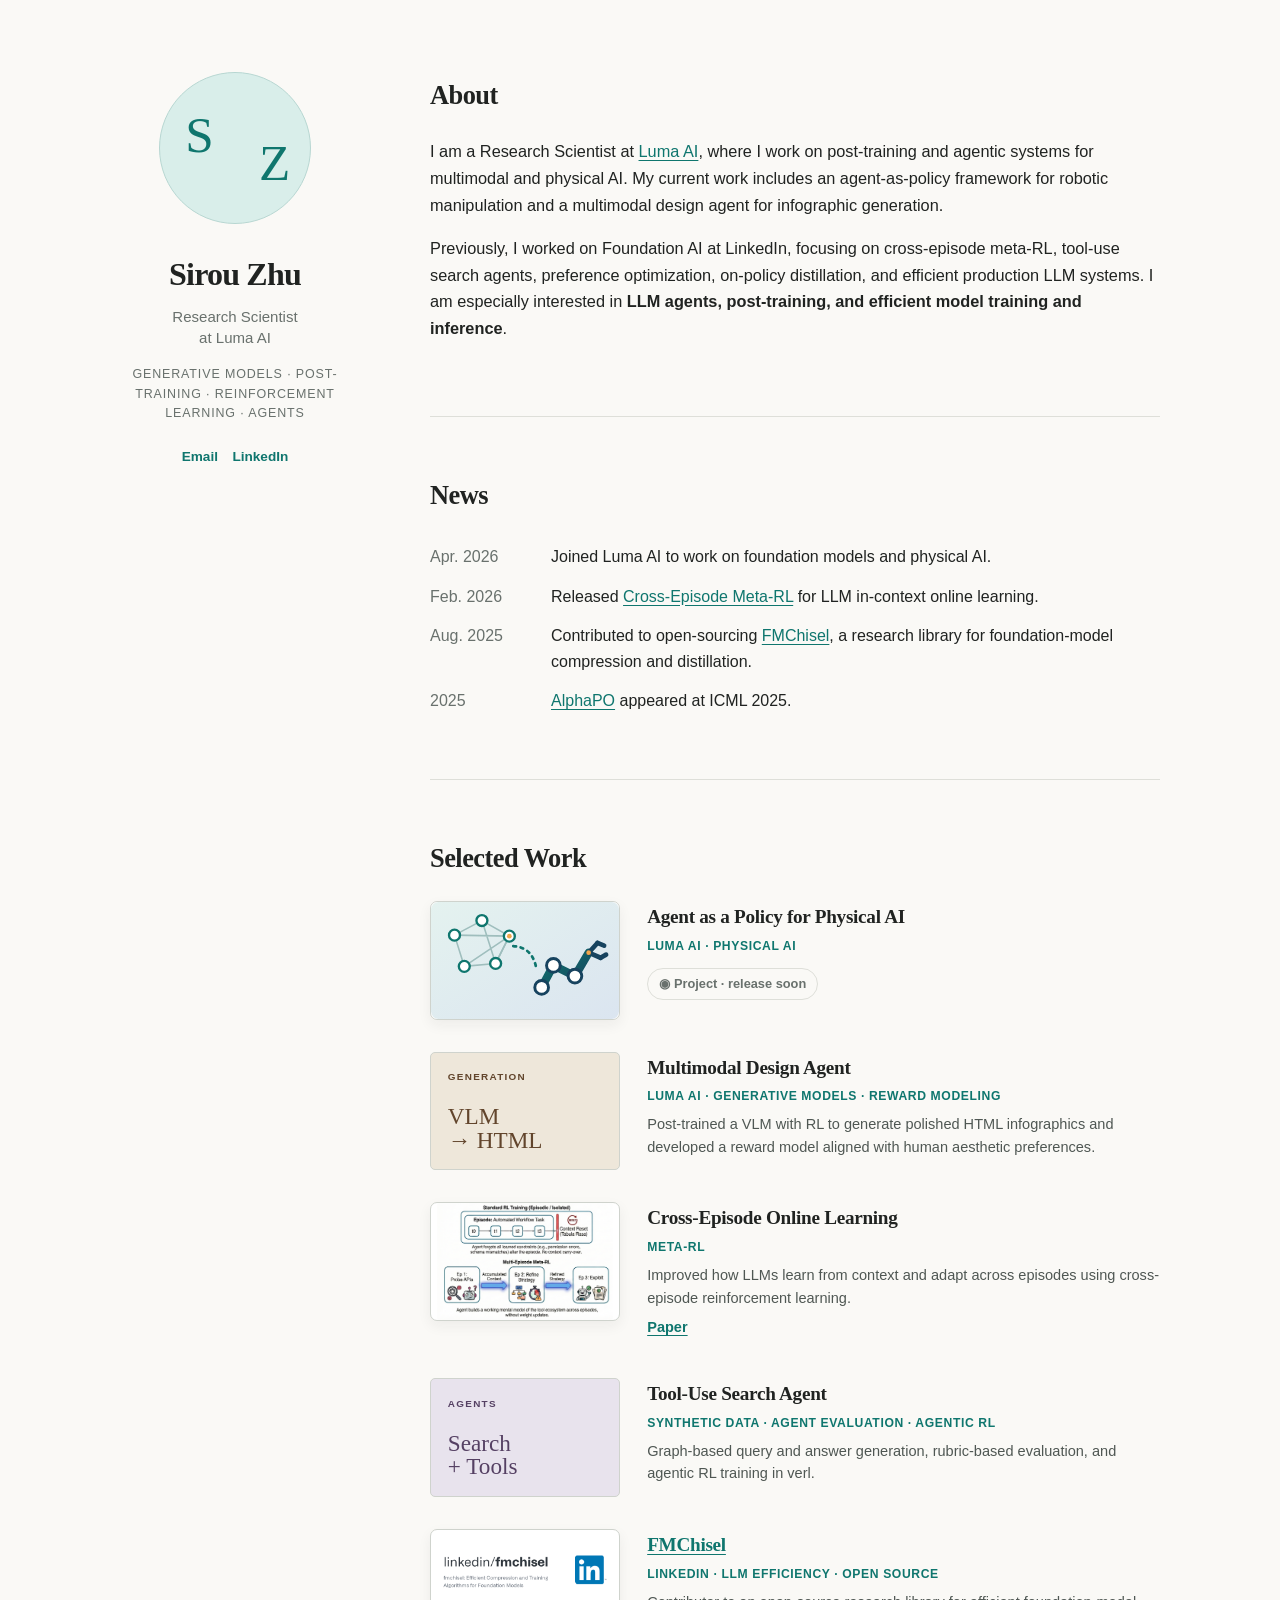
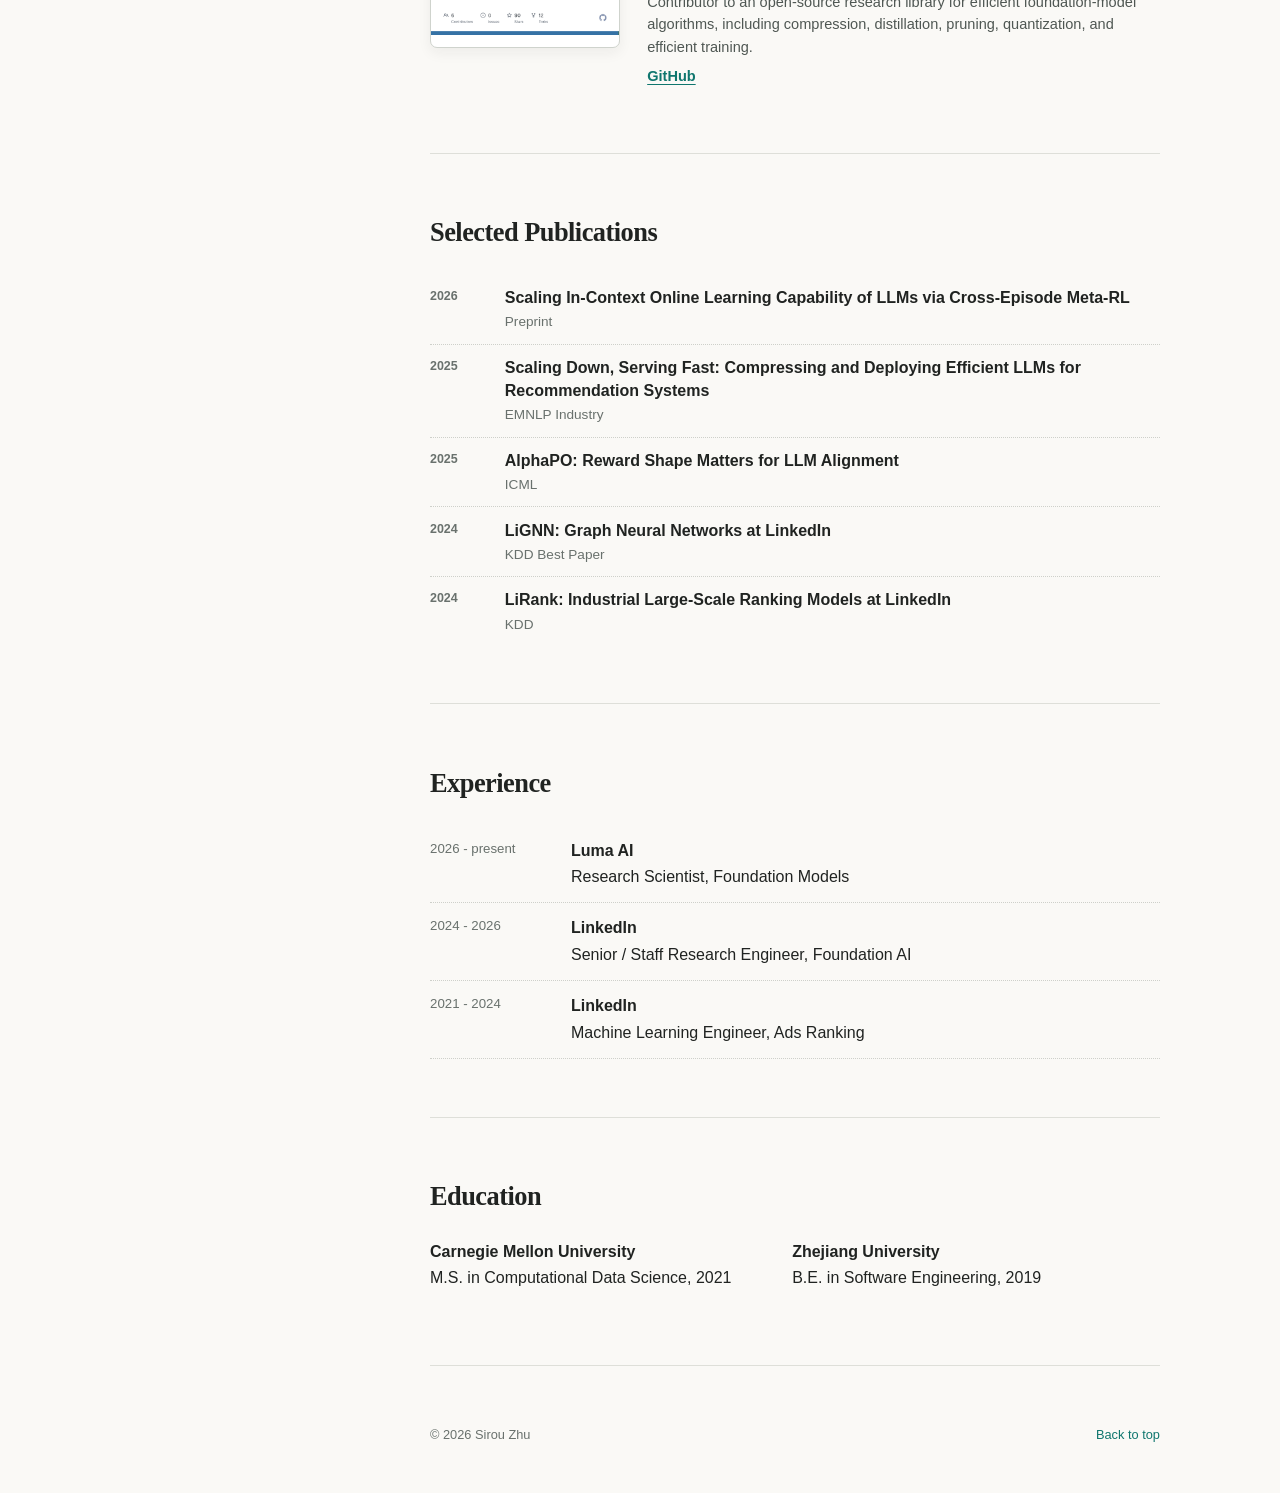
==== index.html @ 0b2c7dba "Simplify meta-RL project label" ====
<!doctype html>
<html lang="en">
<head>
  <meta charset="utf-8">
  <meta name="viewport" content="width=device-width, initial-scale=1">
  <meta name="description" content="Sirou Zhu is a research scientist and engineer working on generative models, post-training, reinforcement learning, and agent systems.">
  <meta name="theme-color" content="#faf9f6">
  <title>Sirou Zhu</title>
  <link rel="icon" href="data:image/svg+xml,%3Csvg xmlns='http://www.w3.org/2000/svg' viewBox='0 0 64 64'%3E%3Crect width='64' height='64' rx='32' fill='%230f766e'/%3E%3Ctext x='32' y='39' text-anchor='middle' font-family='Arial' font-size='22' font-weight='700' fill='white'%3ESZ%3C/text%3E%3C/svg%3E">
  <link rel="stylesheet" href="styles.css">
</head>
<body>
  <a class="skip-link" href="#content">Skip to content</a>
  <div class="page">
    <aside class="profile" aria-label="Profile">
      <div class="portrait" role="img" aria-label="Sirou Zhu monogram">
        <span>S</span><span>Z</span>
      </div>
      <h1>Sirou Zhu</h1>
      <p class="role">Research Scientist<br>at Luma AI</p>
      <p class="focus">Generative Models · Post-Training · Reinforcement Learning · Agents</p>
      <nav class="profile-links" aria-label="Profile links">
        <a href="mailto:srzhu97@gmail.com">Email</a>
        <a href="https://www.linkedin.com/in/sirouz-97/" rel="noreferrer">LinkedIn</a>
      </nav>
    </aside>

    <main id="content">
      <section class="about" id="about">
        <h2>About</h2>
        <p>I am a Research Scientist at <a href="https://lumalabs.ai/">Luma AI</a>, where I work on post-training and agentic systems for multimodal and physical AI. My current work includes an agent-as-policy framework for robotic manipulation and a multimodal design agent for infographic generation.</p>
        <p>Previously, I worked on Foundation AI at LinkedIn, focusing on cross-episode meta-RL, tool-use search agents, preference optimization, on-policy distillation, and efficient production LLM systems. I am especially interested in <strong>LLM agents, post-training, and efficient model training and inference</strong>.</p>
      </section>

      <section id="news">
        <h2>News</h2>
        <ul class="news-list">
          <li><time datetime="2026-04">Apr. 2026</time><span>Joined Luma AI to work on foundation models and physical AI.</span></li>
          <li><time datetime="2026-02">Feb. 2026</time><span>Released <a href="https://arxiv.org/pdf/2602.04089">Cross-Episode Meta-RL</a> for LLM in-context online learning.</span></li>
          <li><time datetime="2025-08">Aug. 2025</time><span>Contributed to open-sourcing <a href="https://github.com/linkedin/fmchisel">FMChisel</a>, a research library for foundation-model compression and distillation.</span></li>
          <li><time datetime="2025-07">2025</time><span><a href="https://arxiv.org/abs/2501.03884">AlphaPO</a> appeared at ICML 2025.</span></li>
        </ul>
      </section>

      <section id="work">
        <h2>Selected Work</h2>
        <div class="work-list">
          <article class="work-item">
            <div class="work-media">
              <img src="assets/agent-policy.svg" alt="Abstract illustration for the upcoming Physical AI project">
            </div>
            <div class="work-copy">
              <h3>Agent as a Policy for Physical AI</h3>
              <p class="meta">Luma AI · Physical AI</p>
              <p class="release-soon"><span aria-hidden="true">◉</span> Project · release soon</p>
            </div>
          </article>

          <article class="work-item">
            <div class="work-visual design-agent" aria-hidden="true">
              <span class="visual-kicker">GENERATION</span>
              <strong>VLM<br>→ HTML</strong>
            </div>
            <div class="work-copy">
              <h3>Multimodal Design Agent</h3>
              <p class="meta">Luma AI · Generative models · Reward modeling</p>
              <p>Post-trained a VLM with RL to generate polished HTML infographics and developed a reward model aligned with human aesthetic preferences.</p>
            </div>
          </article>

          <article class="work-item">
            <a class="work-media paper-media" href="https://arxiv.org/pdf/2602.04089" aria-label="Read the Cross-Episode Meta-RL paper">
              <img src="assets/cross-episode-meta-rl.png" alt="Diagram comparing isolated RL training with multi-episode meta-RL">
            </a>
            <div class="work-copy">
              <h3>Cross-Episode Online Learning</h3>
              <p class="meta">Meta-RL</p>
              <p>Improved how LLMs learn from context and adapt across episodes using cross-episode reinforcement learning.</p>
              <p class="work-links"><a href="https://arxiv.org/pdf/2602.04089">Paper</a></p>
            </div>
          </article>

          <article class="work-item">
            <div class="work-visual search-agent" aria-hidden="true">
              <span class="visual-kicker">AGENTS</span>
              <strong>Search<br>+ Tools</strong>
            </div>
            <div class="work-copy">
              <h3>Tool-Use Search Agent</h3>
              <p class="meta">Synthetic data · Agent evaluation · Agentic RL</p>
              <p>Graph-based query and answer generation, rubric-based evaluation, and agentic RL training in verl.</p>
            </div>
          </article>

          <article class="work-item">
            <a class="work-media github-media" href="https://github.com/linkedin/fmchisel" aria-label="Open the FMChisel GitHub repository">
              <img src="assets/fmchisel.png" alt="FMChisel GitHub repository preview">
            </a>
            <div class="work-copy">
              <h3><a href="https://github.com/linkedin/fmchisel">FMChisel</a></h3>
              <p class="meta">LinkedIn · LLM efficiency · Open source</p>
              <p>Contributor to an open-source research library for efficient foundation-model algorithms, including compression, distillation, pruning, quantization, and efficient training.</p>
              <p class="work-links"><a href="https://github.com/linkedin/fmchisel">GitHub</a></p>
            </div>
          </article>
        </div>
      </section>

      <section id="publications">
        <h2>Selected Publications</h2>
        <ol class="publication-list">
          <li>
            <span class="year">2026</span>
            <div><a href="https://arxiv.org/pdf/2602.04089"><strong>Scaling In-Context Online Learning Capability of LLMs via Cross-Episode Meta-RL</strong></a><br><span>Preprint</span></div>
          </li>
          <li>
            <span class="year">2025</span>
            <div><a href="https://aclanthology.org/2025.emnlp-industry.119/"><strong>Scaling Down, Serving Fast: Compressing and Deploying Efficient LLMs for Recommendation Systems</strong></a><br><span>EMNLP Industry</span></div>
          </li>
          <li>
            <span class="year">2025</span>
            <div><a href="https://arxiv.org/abs/2501.03884"><strong>AlphaPO: Reward Shape Matters for LLM Alignment</strong></a><br><span>ICML</span></div>
          </li>
          <li>
            <span class="year">2024</span>
            <div><a href="https://arxiv.org/abs/2402.11139"><strong>LiGNN: Graph Neural Networks at LinkedIn</strong></a><br><span>KDD Best Paper</span></div>
          </li>
          <li>
            <span class="year">2024</span>
            <div><a href="https://arxiv.org/abs/2402.06859"><strong>LiRank: Industrial Large-Scale Ranking Models at LinkedIn</strong></a><br><span>KDD</span></div>
          </li>
        </ol>
      </section>

      <section id="experience">
        <h2>Experience</h2>
        <div class="timeline">
          <div><time>2026 - present</time><p><strong>Luma AI</strong><br>Research Scientist, Foundation Models</p></div>
          <div><time>2024 - 2026</time><p><strong>LinkedIn</strong><br>Senior / Staff Research Engineer, Foundation AI</p></div>
          <div><time>2021 - 2024</time><p><strong>LinkedIn</strong><br>Machine Learning Engineer, Ads Ranking</p></div>
        </div>
      </section>

      <section id="education">
        <h2>Education</h2>
        <p><strong>Carnegie Mellon University</strong><br>M.S. in Computational Data Science, 2021</p>
        <p><strong>Zhejiang University</strong><br>B.E. in Software Engineering, 2019</p>
      </section>

      <footer>
        <span>© <span id="year"></span> Sirou Zhu</span>
        <a href="#about">Back to top</a>
      </footer>
    </main>
  </div>
  <script src="script.js"></script>
</body>
</html>
---- styles.css ----
:root {
  --background: #faf9f6;
  --surface: #f2f1ec;
  --ink: #202321;
  --muted: #69716d;
  --line: #dedfd9;
  --accent: #0f766e;
  --accent-soft: #d9eeea;
  --max-width: 1040px;
}

* { box-sizing: border-box; }
html { scroll-behavior: smooth; }
body {
  margin: 0;
  background: var(--background);
  color: var(--ink);
  font-family: Inter, ui-sans-serif, -apple-system, BlinkMacSystemFont, "Segoe UI", sans-serif;
  font-size: 16px;
  line-height: 1.65;
  -webkit-font-smoothing: antialiased;
}

a { color: var(--accent); text-underline-offset: .18em; }
a:hover { color: #095b55; }
.skip-link { position: fixed; left: 1rem; top: -5rem; z-index: 20; padding: .5rem .8rem; background: var(--ink); color: white; }
.skip-link:focus { top: 1rem; }

.page {
  width: min(calc(100% - 3rem), var(--max-width));
  margin: 0 auto;
  padding: 4.5rem 0 3rem;
  display: grid;
  grid-template-columns: 230px minmax(0, 1fr);
  gap: 5rem;
}

.profile { position: sticky; top: 3rem; align-self: start; text-align: center; }
.portrait {
  width: 152px;
  height: 152px;
  margin: 0 auto 1.5rem;
  display: grid;
  grid-template-columns: 1fr 1fr;
  align-items: center;
  overflow: hidden;
  border-radius: 50%;
  background: var(--accent-soft);
  border: 1px solid #b7d6d1;
  color: var(--accent);
  font-family: Georgia, serif;
  font-size: 3.2rem;
  letter-spacing: -.08em;
}
.portrait span:first-child { align-self: start; padding-top: 1.25rem; }
.portrait span:last-child { align-self: end; padding-bottom: 1.1rem; }
.profile h1 { margin: 0; font-family: Georgia, serif; font-size: 2rem; letter-spacing: -.025em; }
.role { margin: .3rem 0 1rem; color: var(--muted); font-size: .94rem; line-height: 1.45; }
.focus { color: var(--muted); font-size: .78rem; line-height: 1.55; text-transform: uppercase; letter-spacing: .07em; }
.profile-links { margin-top: 1.4rem; display: flex; flex-wrap: wrap; justify-content: center; gap: .45rem .9rem; }
.profile-links a { font-size: .85rem; font-weight: 650; text-decoration: none; }
.location { margin-top: 1.5rem; color: #89908d; font-size: .78rem; }

main { min-width: 0; }
section { padding: 0 0 3.6rem; margin-bottom: 3.6rem; border-bottom: 1px solid var(--line); }
section:first-child { padding-top: .15rem; }
h2 { margin: 0 0 1.25rem; font-family: Georgia, serif; font-size: 1.65rem; font-weight: 600; letter-spacing: -.02em; }
h3 { margin: 0 0 .25rem; font-family: Georgia, serif; font-size: 1.2rem; letter-spacing: -.015em; }
p { margin: 0 0 1rem; }
.about p { font-size: 1.02rem; }

.news-list { margin: 0; padding: 0; list-style: none; }
.news-list li { display: grid; grid-template-columns: 105px 1fr; gap: 1rem; padding: .4rem 0; }
.news-list time { color: var(--muted); font-variant-numeric: tabular-nums; }

.work-list { display: flex; flex-direction: column; gap: 2rem; }
.work-item { display: grid; grid-template-columns: 190px 1fr; gap: 1.7rem; align-items: start; }
.work-media {
  aspect-ratio: 16 / 10;
  display: block;
  overflow: hidden;
  border: 1px solid #cfd3cd;
  border-radius: 7px;
  background: white;
  box-shadow: 0 5px 14px rgba(31, 42, 38, .06);
}
.work-media img { width: 100%; height: 100%; display: block; object-fit: cover; }
.paper-media img, .github-media img { object-fit: contain; }
.work-media[href]:hover { border-color: #9ebbb6; box-shadow: 0 7px 18px rgba(15, 118, 110, .11); }
.work-visual {
  aspect-ratio: 16 / 10;
  padding: 1.05rem;
  display: flex;
  flex-direction: column;
  justify-content: space-between;
  border-radius: 5px;
  border: 1px solid #cfd3cd;
  color: #163b37;
}
.work-visual strong { font-family: Georgia, serif; font-size: 1.45rem; line-height: 1.02; font-weight: 500; }
.visual-kicker { font-size: .62rem; font-weight: 800; letter-spacing: .13em; }
.design-agent { background: #eee7da; color: #62452c; }
.search-agent { background: #e8e3ed; color: #554063; }
.work-copy > p { margin-bottom: .45rem; color: #4f5753; font-size: .91rem; line-height: 1.55; }
.work-copy .meta { color: var(--accent); font-size: .76rem; font-weight: 700; text-transform: uppercase; letter-spacing: .05em; }
.work-copy .result { color: var(--ink); font-weight: 620; }
.work-copy .release-soon {
  width: fit-content;
  margin-top: .8rem;
  padding: .32rem .7rem;
  border: 1px solid var(--line);
  border-radius: 999px;
  color: var(--muted);
  font-size: .8rem;
  font-weight: 650;
}
.work-links a { font-weight: 650; }

.publication-list { margin: 0; padding: 0; list-style: none; }
.publication-list li { display: grid; grid-template-columns: 62px 1fr; gap: .8rem; padding: .7rem 0; border-bottom: 1px dotted #ced0ca; line-height: 1.45; }
.publication-list li:last-child { border-bottom: 0; }
.publication-list a { color: var(--ink); text-decoration: none; }
.publication-list a:hover { color: var(--accent); }
.publication-list span { color: var(--muted); font-size: .85rem; }
.publication-list .year { padding-top: .06rem; font-size: .78rem; font-weight: 700; }

.timeline { display: flex; flex-direction: column; }
.timeline > div { display: grid; grid-template-columns: 125px 1fr; gap: 1rem; padding: .75rem 0; border-bottom: 1px dotted #ced0ca; }
.timeline time { color: var(--muted); font-size: .83rem; }
.timeline p { margin: 0; }

#education p { display: inline-block; width: 49%; padding-right: 1.5rem; vertical-align: top; }
footer { display: flex; justify-content: space-between; color: var(--muted); font-size: .8rem; }
footer a { text-decoration: none; }

@media (max-width: 800px) {
  .page { padding-top: 2.5rem; grid-template-columns: 1fr; gap: 3rem; }
  .profile { position: static; }
  .portrait { width: 132px; height: 132px; }
  .profile .focus { max-width: 420px; margin-left: auto; margin-right: auto; }
}

@media (max-width: 520px) {
  .page { width: min(calc(100% - 2rem), var(--max-width)); }
  section { padding-bottom: 2.8rem; margin-bottom: 2.8rem; }
  .news-list li { grid-template-columns: 1fr; gap: 0; }
  .work-item { grid-template-columns: 1fr; }
  .work-visual, .work-media { width: 190px; }
  #education p { width: 100%; }
  footer { flex-direction: column; gap: .5rem; }
}
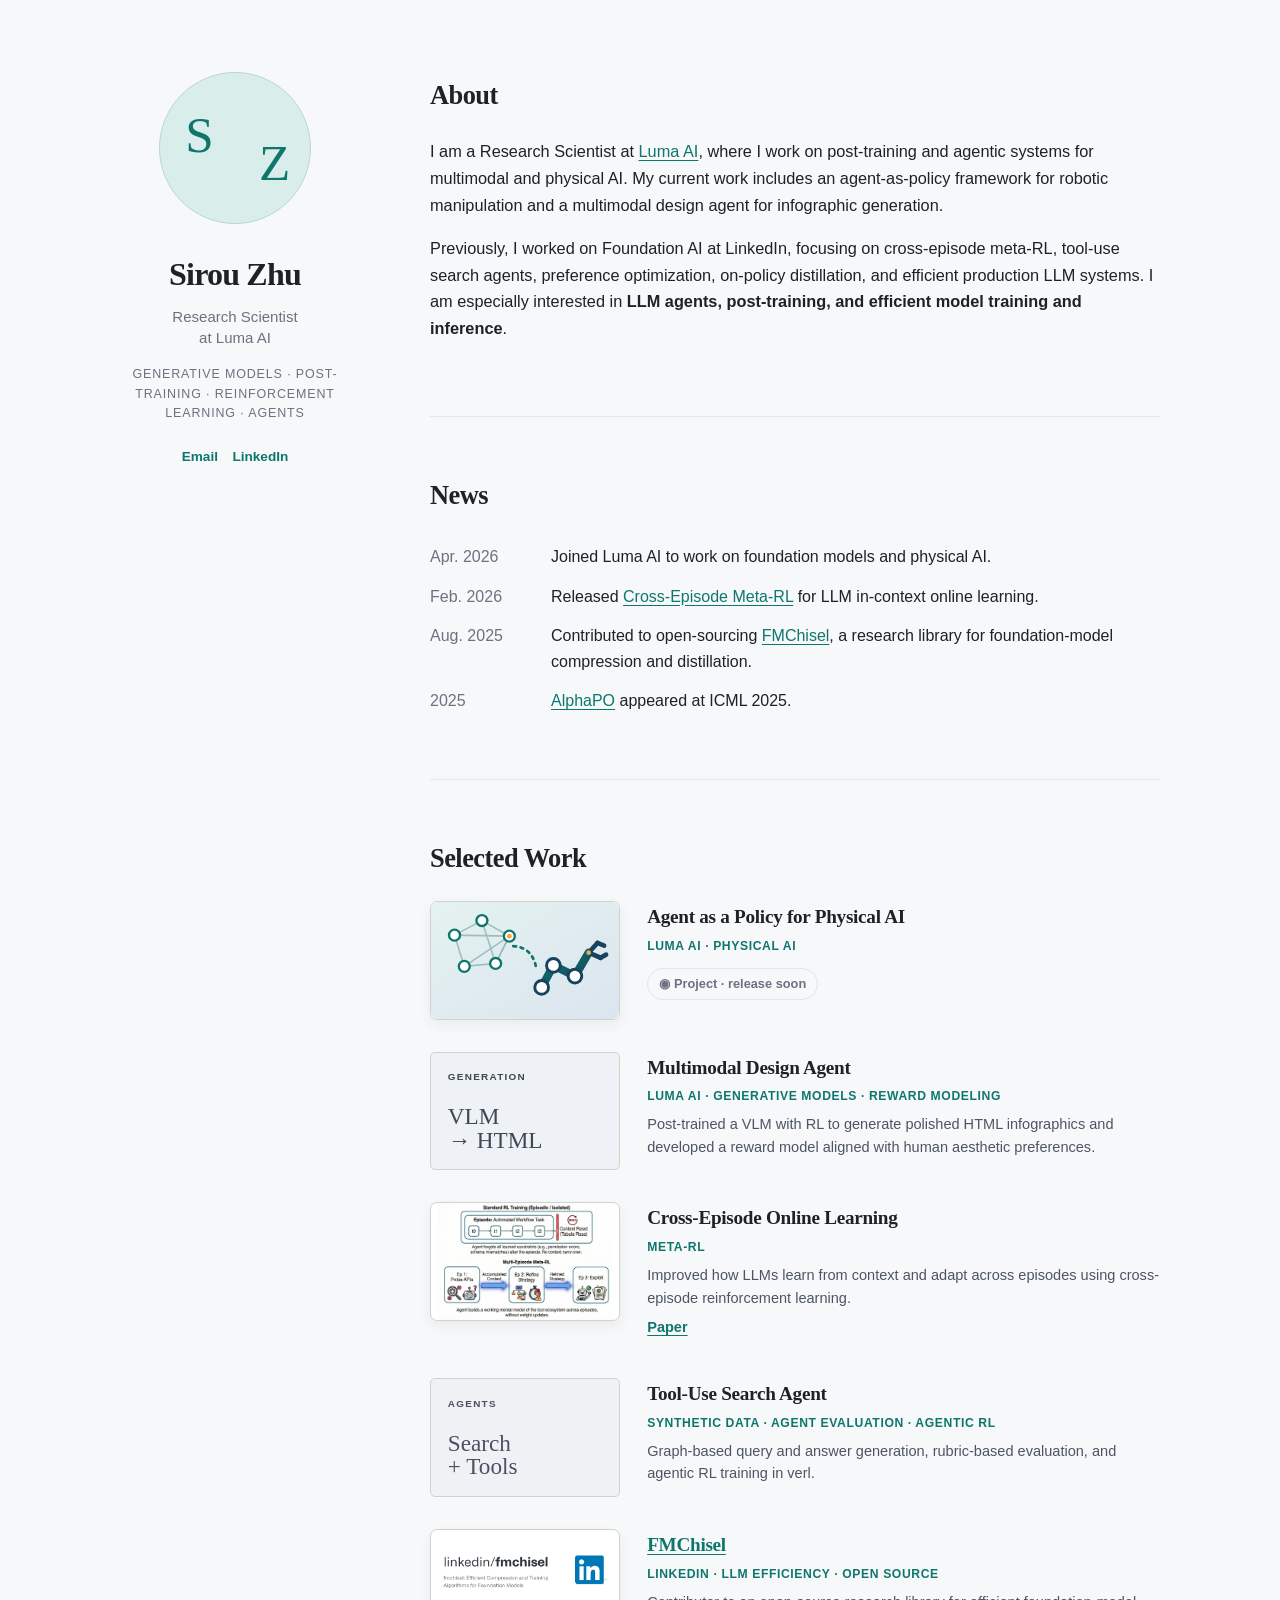
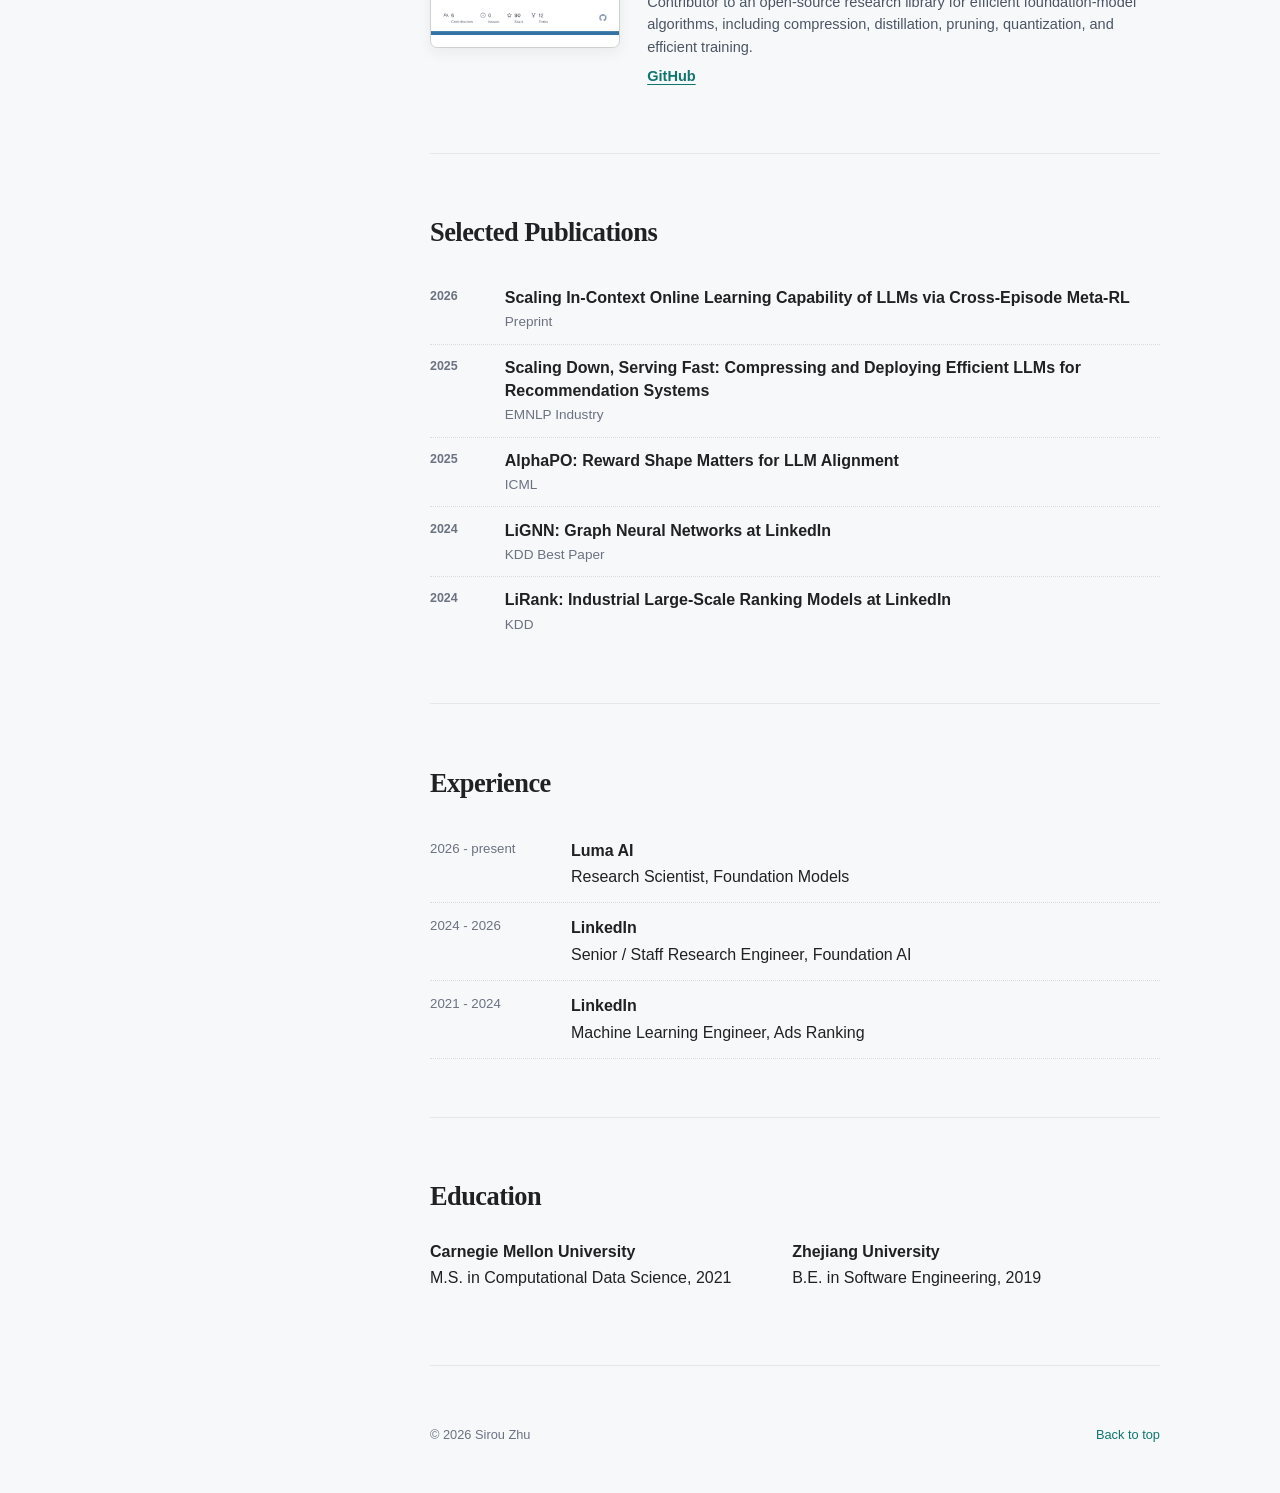
==== commit 71127ec5: "Use a clean neutral page palette" ====
--- a/index.html
+++ b/index.html
@@ -4,7 +4,7 @@
   <meta charset="utf-8">
   <meta name="viewport" content="width=device-width, initial-scale=1">
   <meta name="description" content="Sirou Zhu is a research scientist and engineer working on generative models, post-training, reinforcement learning, and agent systems.">
-  <meta name="theme-color" content="#faf9f6">
+  <meta name="theme-color" content="#f7f8fa">
   <title>Sirou Zhu</title>
   <link rel="icon" href="data:image/svg+xml,%3Csvg xmlns='http://www.w3.org/2000/svg' viewBox='0 0 64 64'%3E%3Crect width='64' height='64' rx='32' fill='%230f766e'/%3E%3Ctext x='32' y='39' text-anchor='middle' font-family='Arial' font-size='22' font-weight='700' fill='white'%3ESZ%3C/text%3E%3C/svg%3E">
   <link rel="stylesheet" href="styles.css">
--- a/styles.css
+++ b/styles.css
@@ -1,9 +1,9 @@
 :root {
-  --background: #faf9f6;
-  --surface: #f2f1ec;
-  --ink: #202321;
-  --muted: #69716d;
-  --line: #dedfd9;
+  --background: #f7f8fa;
+  --surface: #ffffff;
+  --ink: #202124;
+  --muted: #6b7280;
+  --line: #e3e6ea;
   --accent: #0f766e;
   --accent-soft: #d9eeea;
   --max-width: 1040px;
@@ -99,9 +99,9 @@
 }
 .work-visual strong { font-family: Georgia, serif; font-size: 1.45rem; line-height: 1.02; font-weight: 500; }
 .visual-kicker { font-size: .62rem; font-weight: 800; letter-spacing: .13em; }
-.design-agent { background: #eee7da; color: #62452c; }
-.search-agent { background: #e8e3ed; color: #554063; }
-.work-copy > p { margin-bottom: .45rem; color: #4f5753; font-size: .91rem; line-height: 1.55; }
+.design-agent { background: #eef2f6; color: #3f4852; }
+.search-agent { background: #f0f1f5; color: #4b4f63; }
+.work-copy > p { margin-bottom: .45rem; color: #4b5563; font-size: .91rem; line-height: 1.55; }
 .work-copy .meta { color: var(--accent); font-size: .76rem; font-weight: 700; text-transform: uppercase; letter-spacing: .05em; }
 .work-copy .result { color: var(--ink); font-weight: 620; }
 .work-copy .release-soon {
@@ -117,7 +117,7 @@
 .work-links a { font-weight: 650; }
 
 .publication-list { margin: 0; padding: 0; list-style: none; }
-.publication-list li { display: grid; grid-template-columns: 62px 1fr; gap: .8rem; padding: .7rem 0; border-bottom: 1px dotted #ced0ca; line-height: 1.45; }
+.publication-list li { display: grid; grid-template-columns: 62px 1fr; gap: .8rem; padding: .7rem 0; border-bottom: 1px dotted #d7dce2; line-height: 1.45; }
 .publication-list li:last-child { border-bottom: 0; }
 .publication-list a { color: var(--ink); text-decoration: none; }
 .publication-list a:hover { color: var(--accent); }
@@ -125,7 +125,7 @@
 .publication-list .year { padding-top: .06rem; font-size: .78rem; font-weight: 700; }
 
 .timeline { display: flex; flex-direction: column; }
-.timeline > div { display: grid; grid-template-columns: 125px 1fr; gap: 1rem; padding: .75rem 0; border-bottom: 1px dotted #ced0ca; }
+.timeline > div { display: grid; grid-template-columns: 125px 1fr; gap: 1rem; padding: .75rem 0; border-bottom: 1px dotted #d7dce2; }
 .timeline time { color: var(--muted); font-size: .83rem; }
 .timeline p { margin: 0; }
 
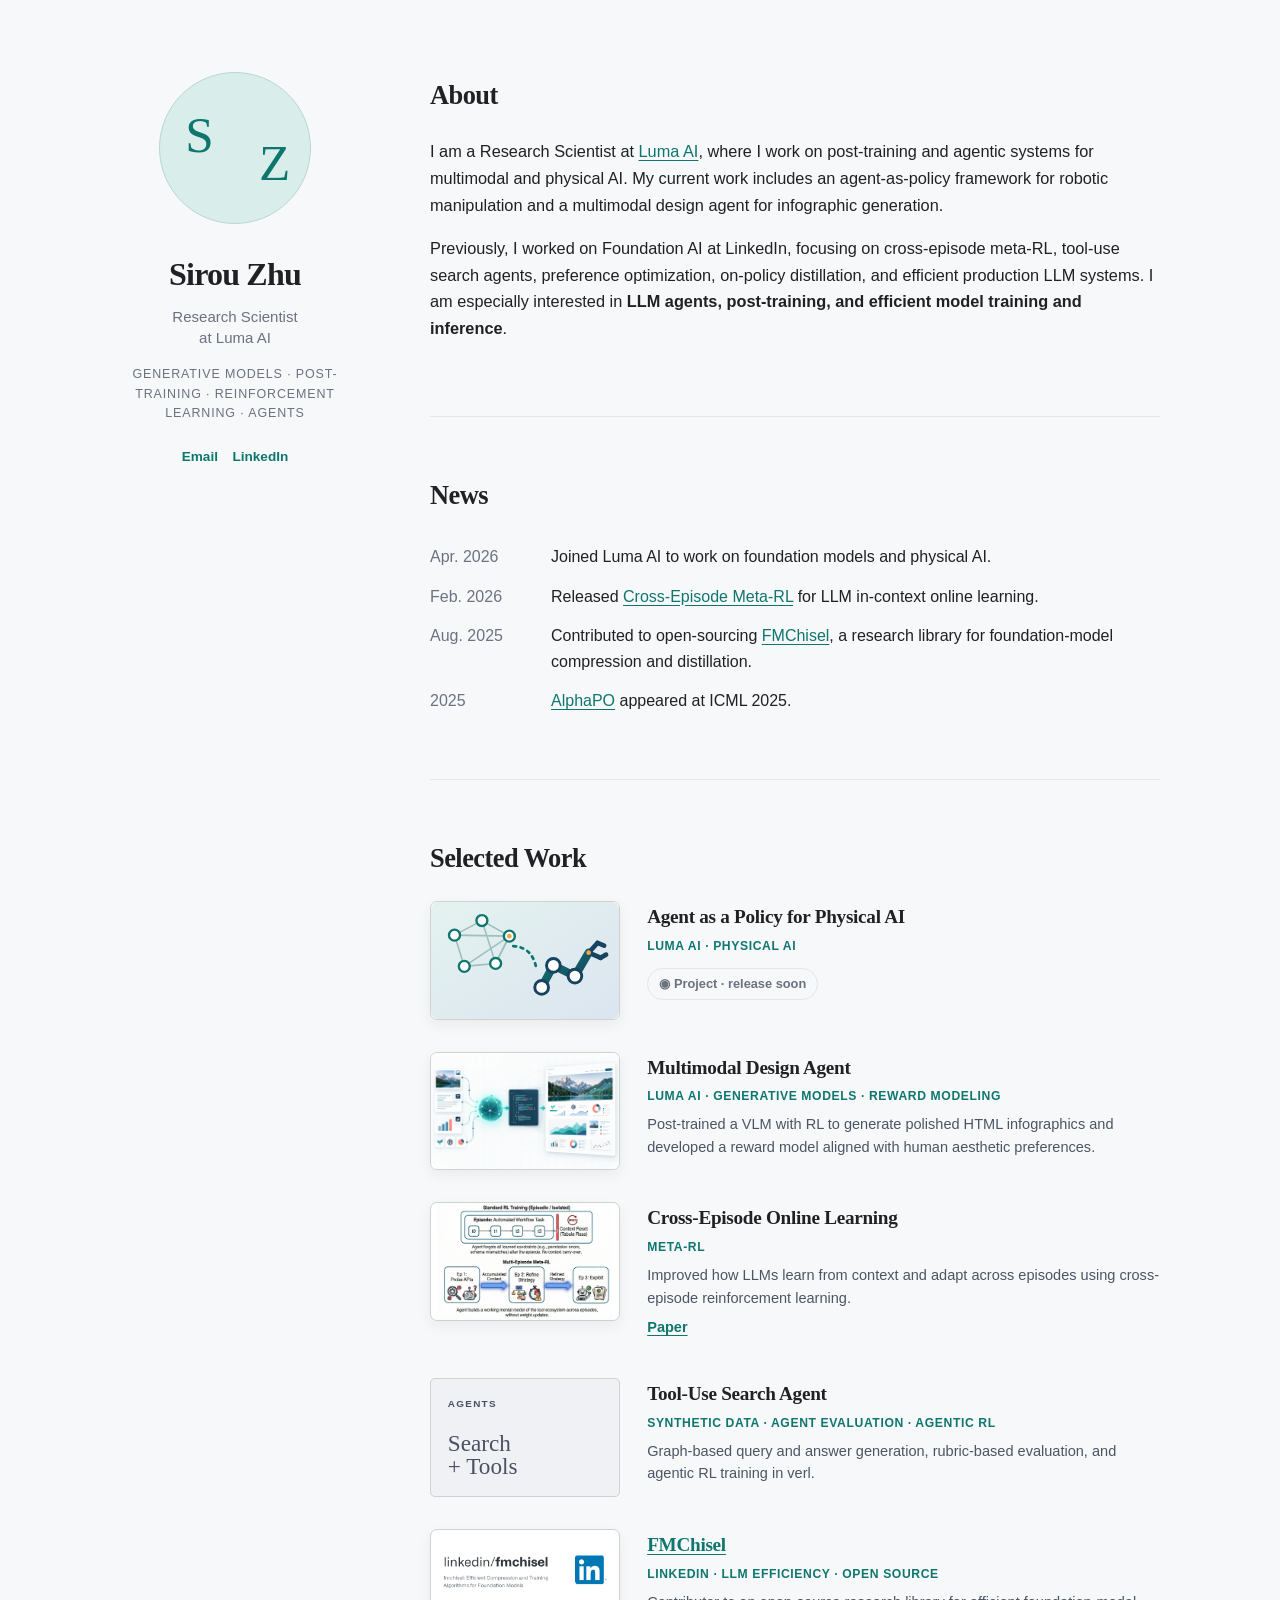
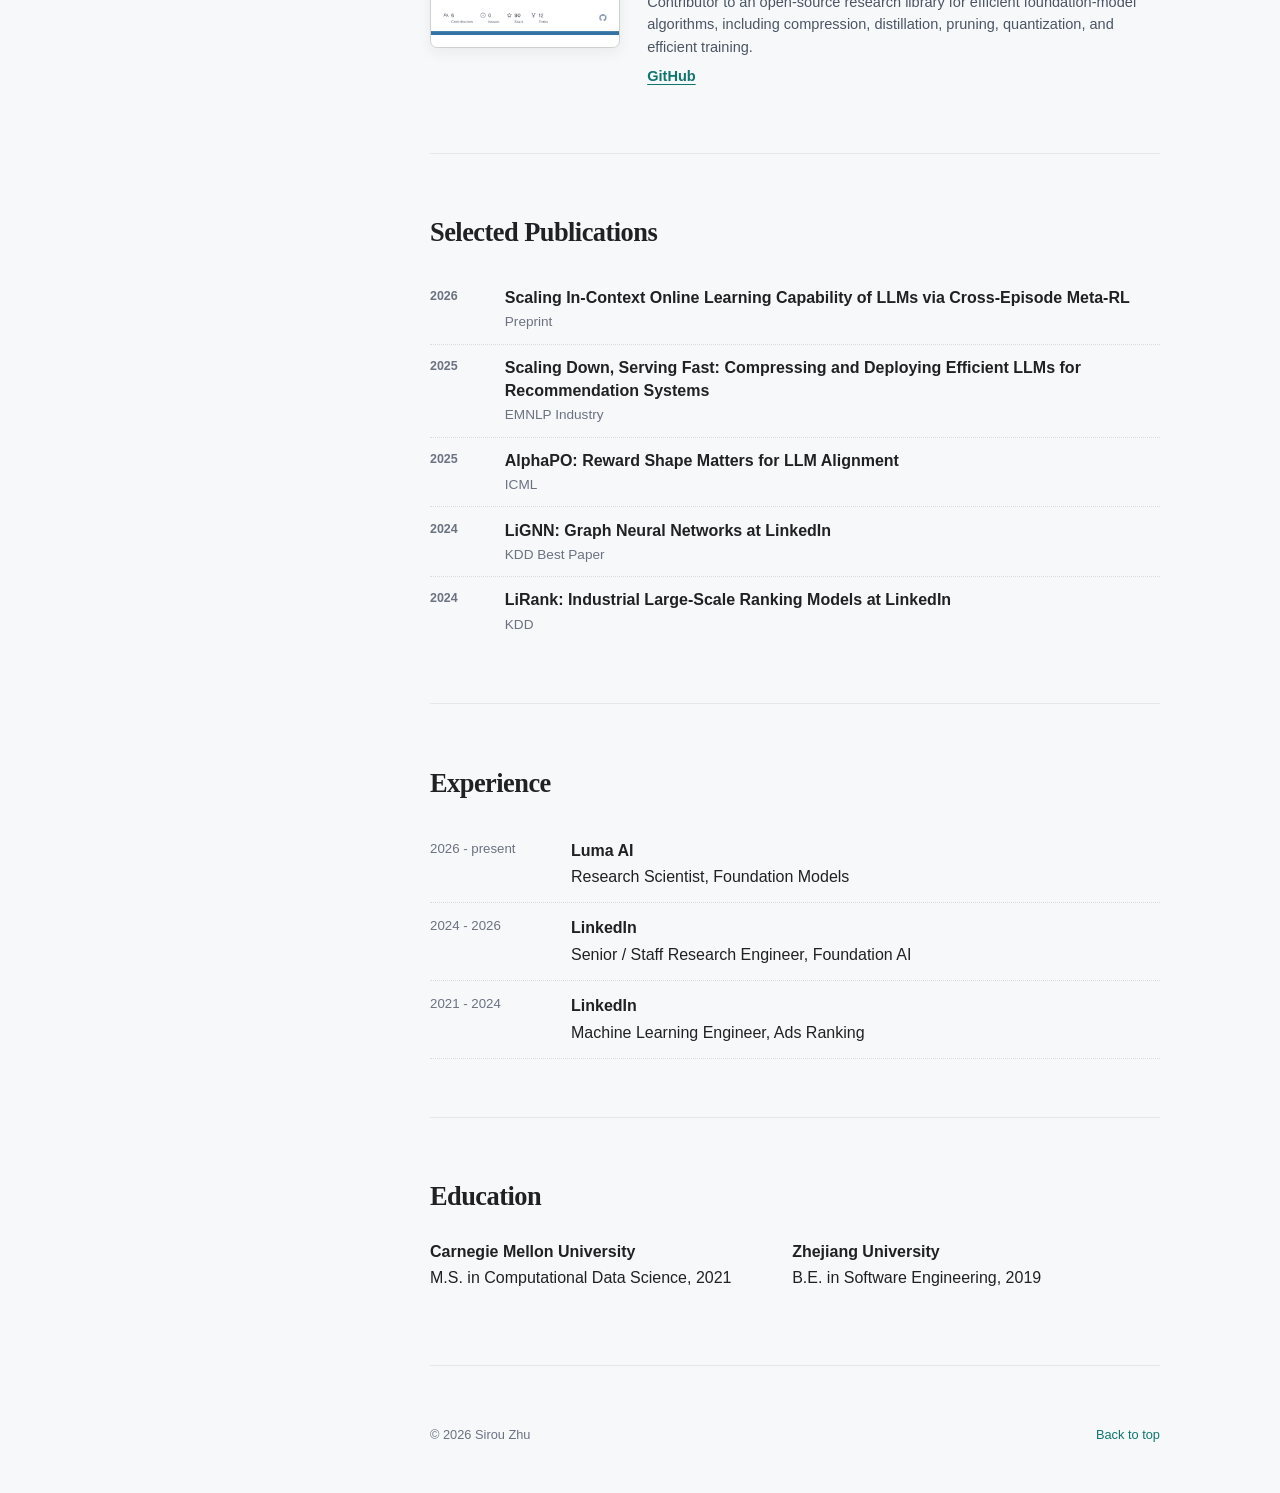
==== commit 70e6bb55: "Add generated infographic project artwork" ====
--- a/index.html
+++ b/index.html
@@ -57,9 +57,8 @@
           </article>
 
           <article class="work-item">
-            <div class="work-visual design-agent" aria-hidden="true">
-              <span class="visual-kicker">GENERATION</span>
-              <strong>VLM<br>→ HTML</strong>
+            <div class="work-media">
+              <img src="assets/multimodal-design-agent.png" alt="A multimodal AI system transforming visual and text inputs into HTML code and a polished infographic">
             </div>
             <div class="work-copy">
               <h3>Multimodal Design Agent</h3>
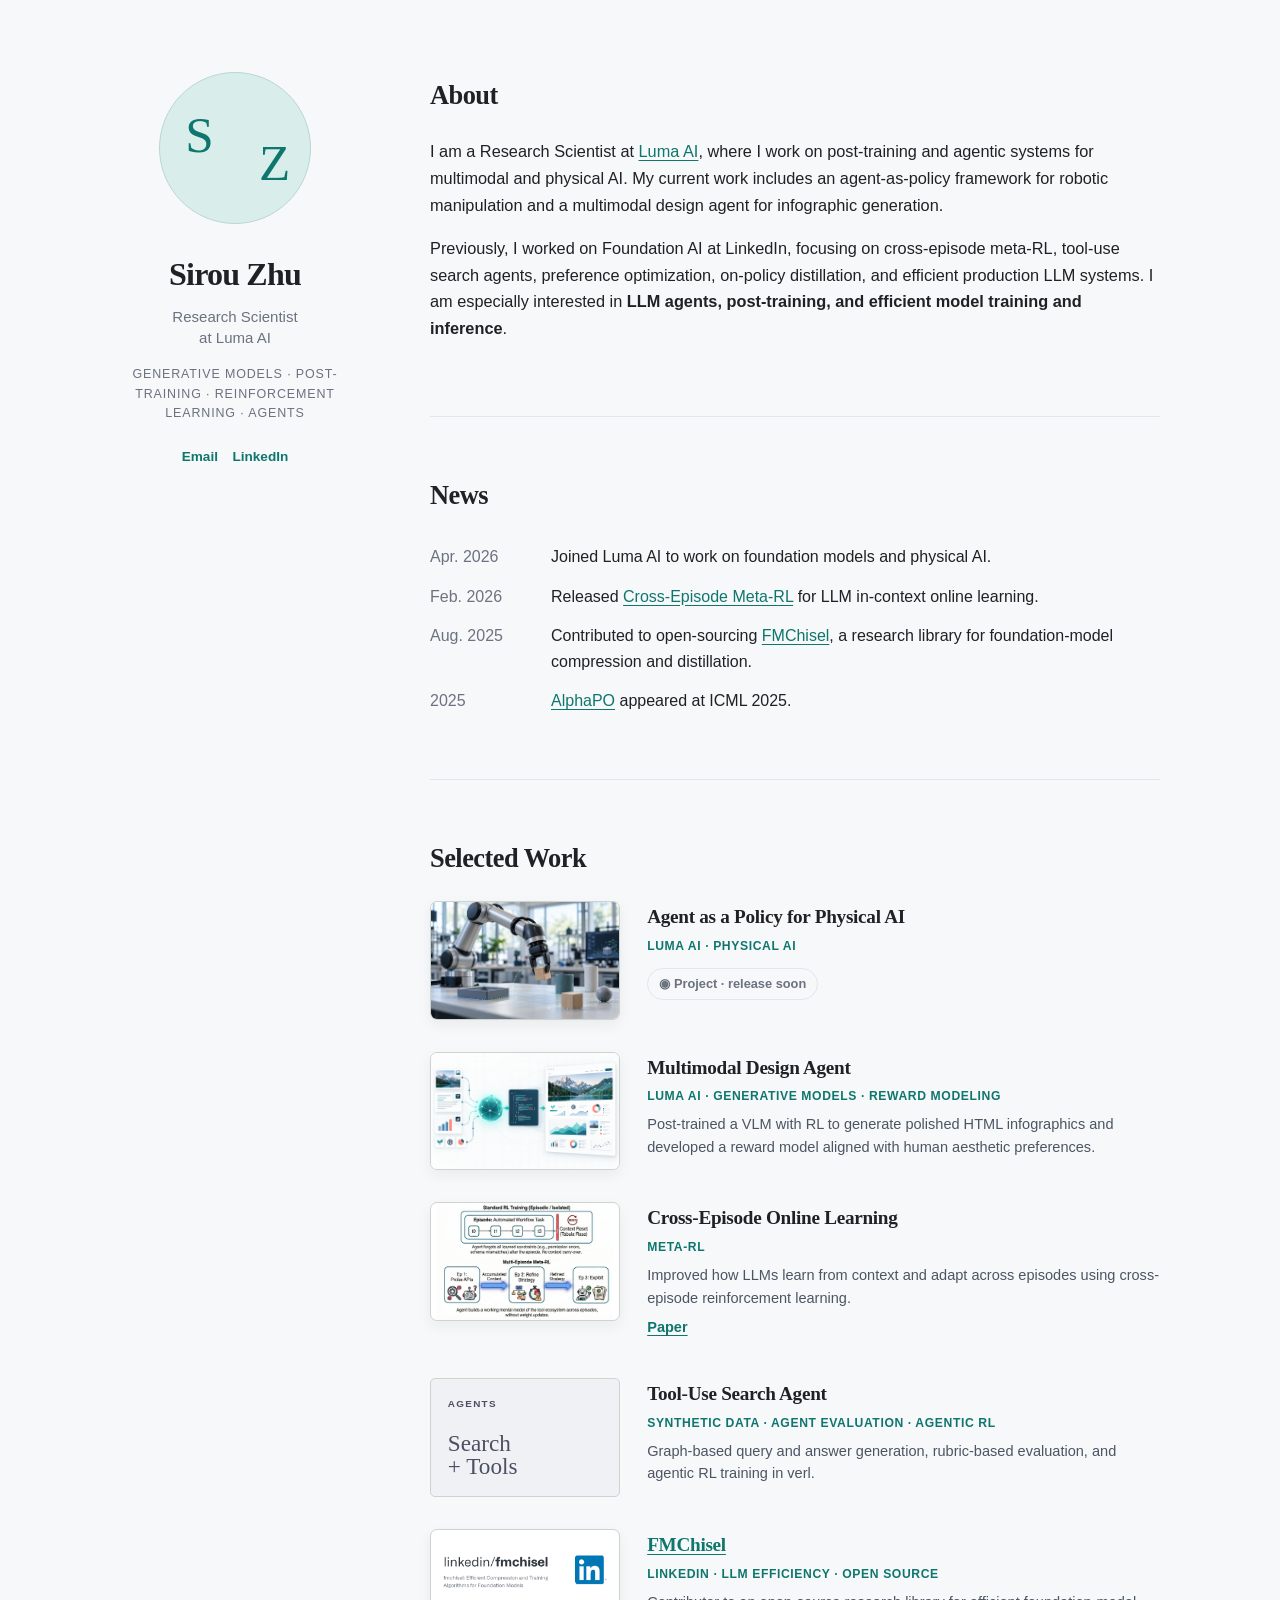
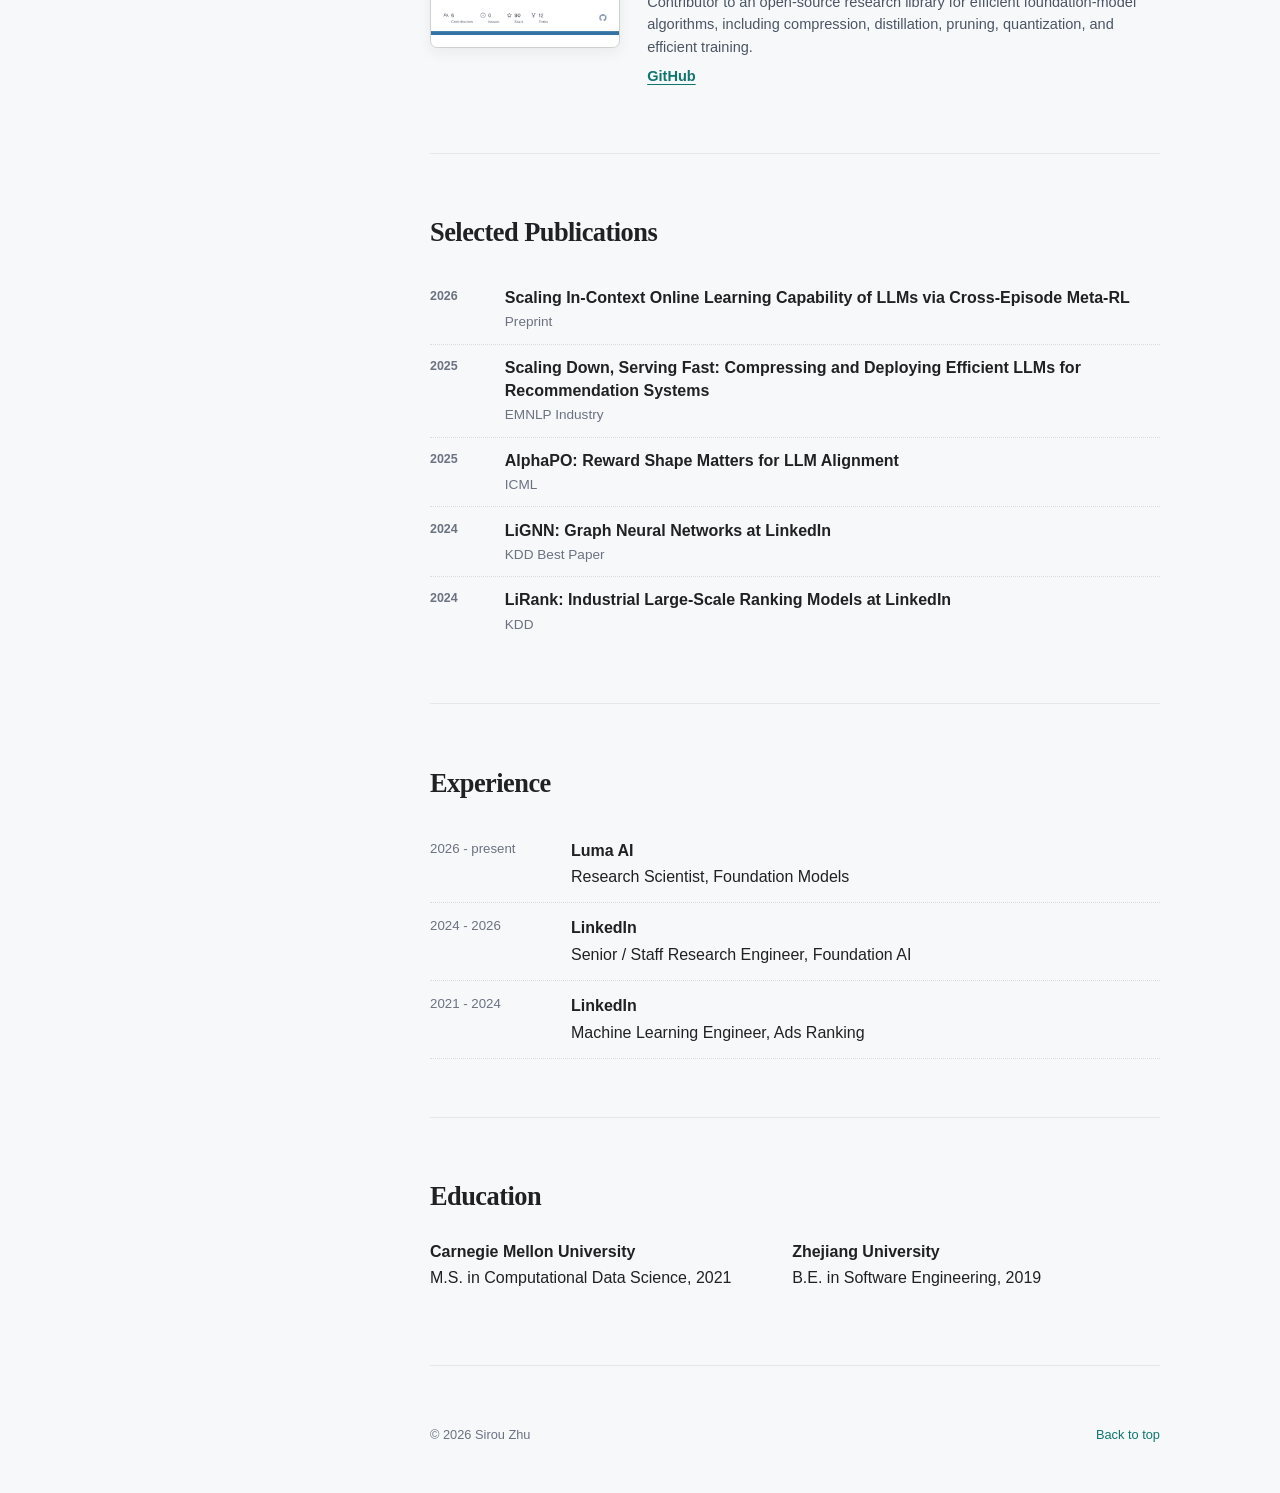
==== commit 80c43083: "Use a robotics image for the Physical AI project" ====
--- a/index.html
+++ b/index.html
@@ -47,7 +47,7 @@
         <div class="work-list">
           <article class="work-item">
             <div class="work-media">
-              <img src="assets/agent-policy.svg" alt="Abstract illustration for the upcoming Physical AI project">
+              <img src="assets/agent-policy-robotics.png" alt="A robotic arm performing a tabletop manipulation task in a research lab">
             </div>
             <div class="work-copy">
               <h3>Agent as a Policy for Physical AI</h3>
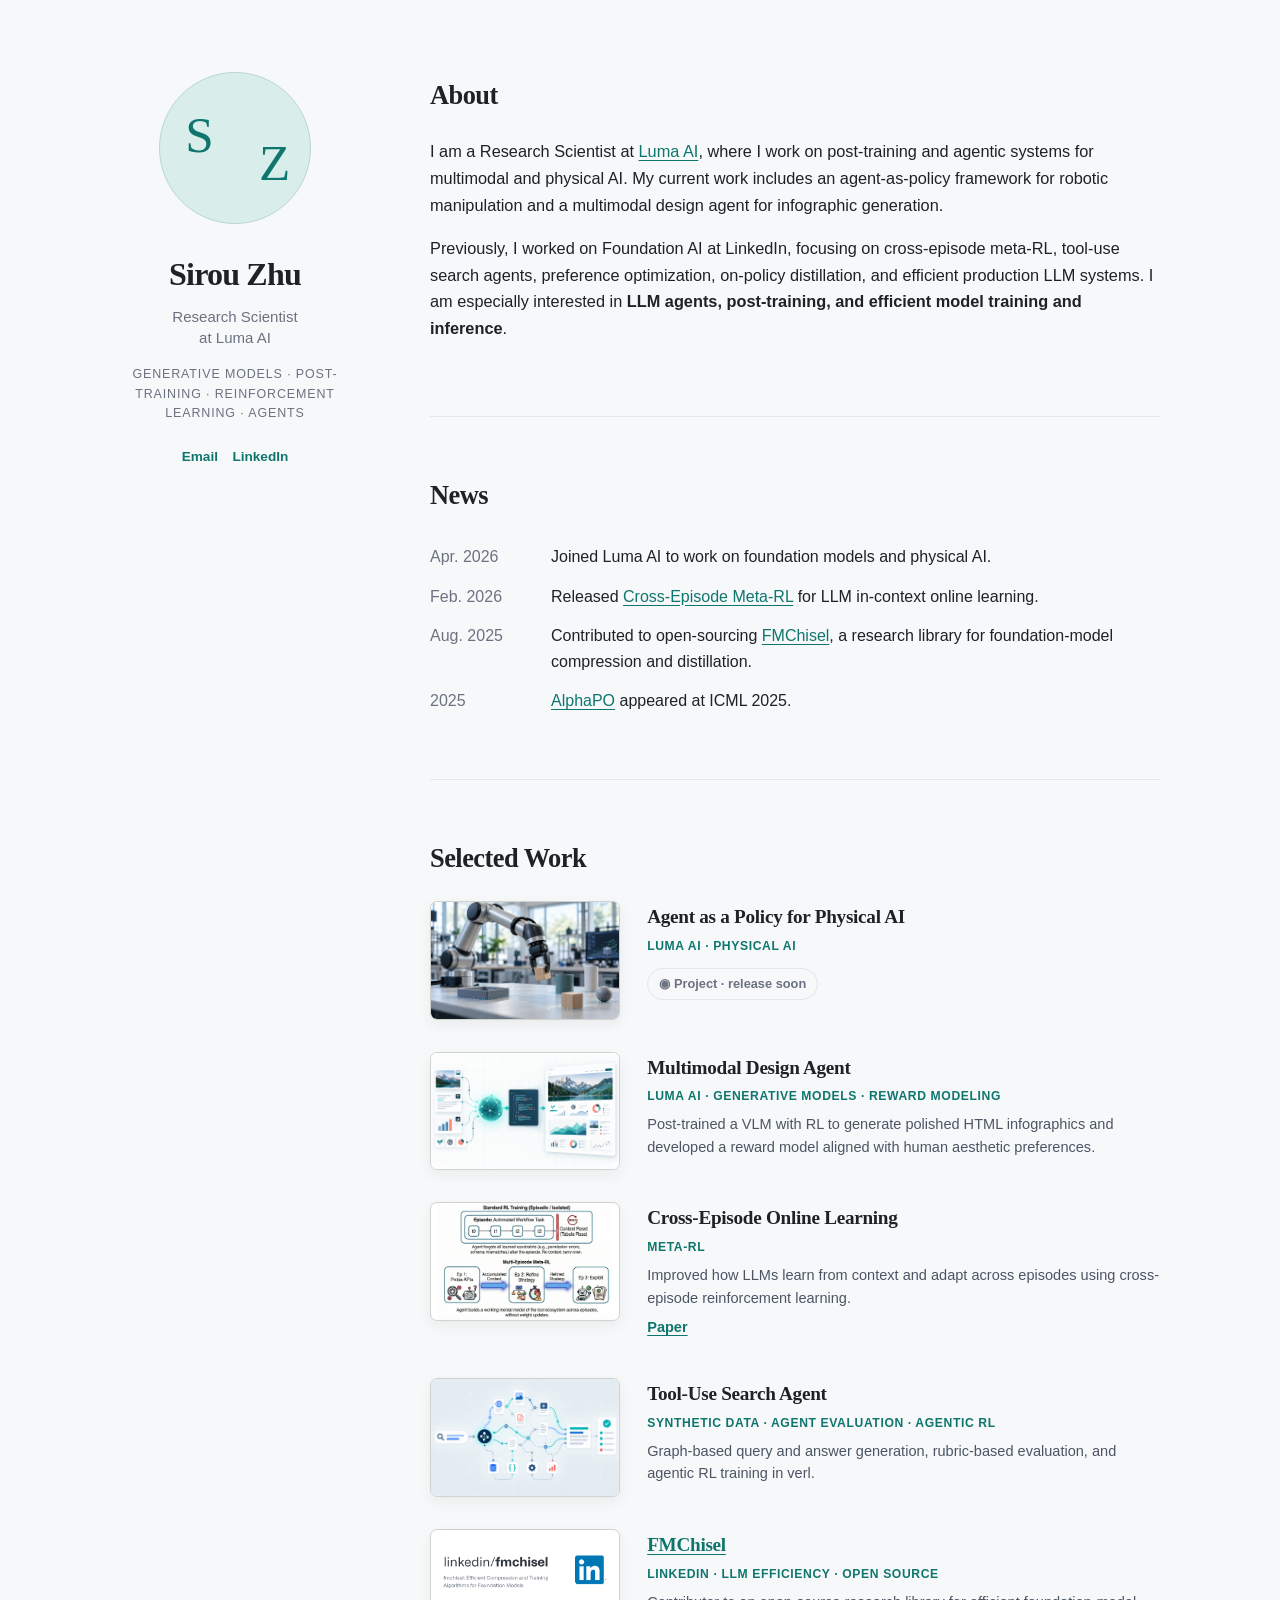
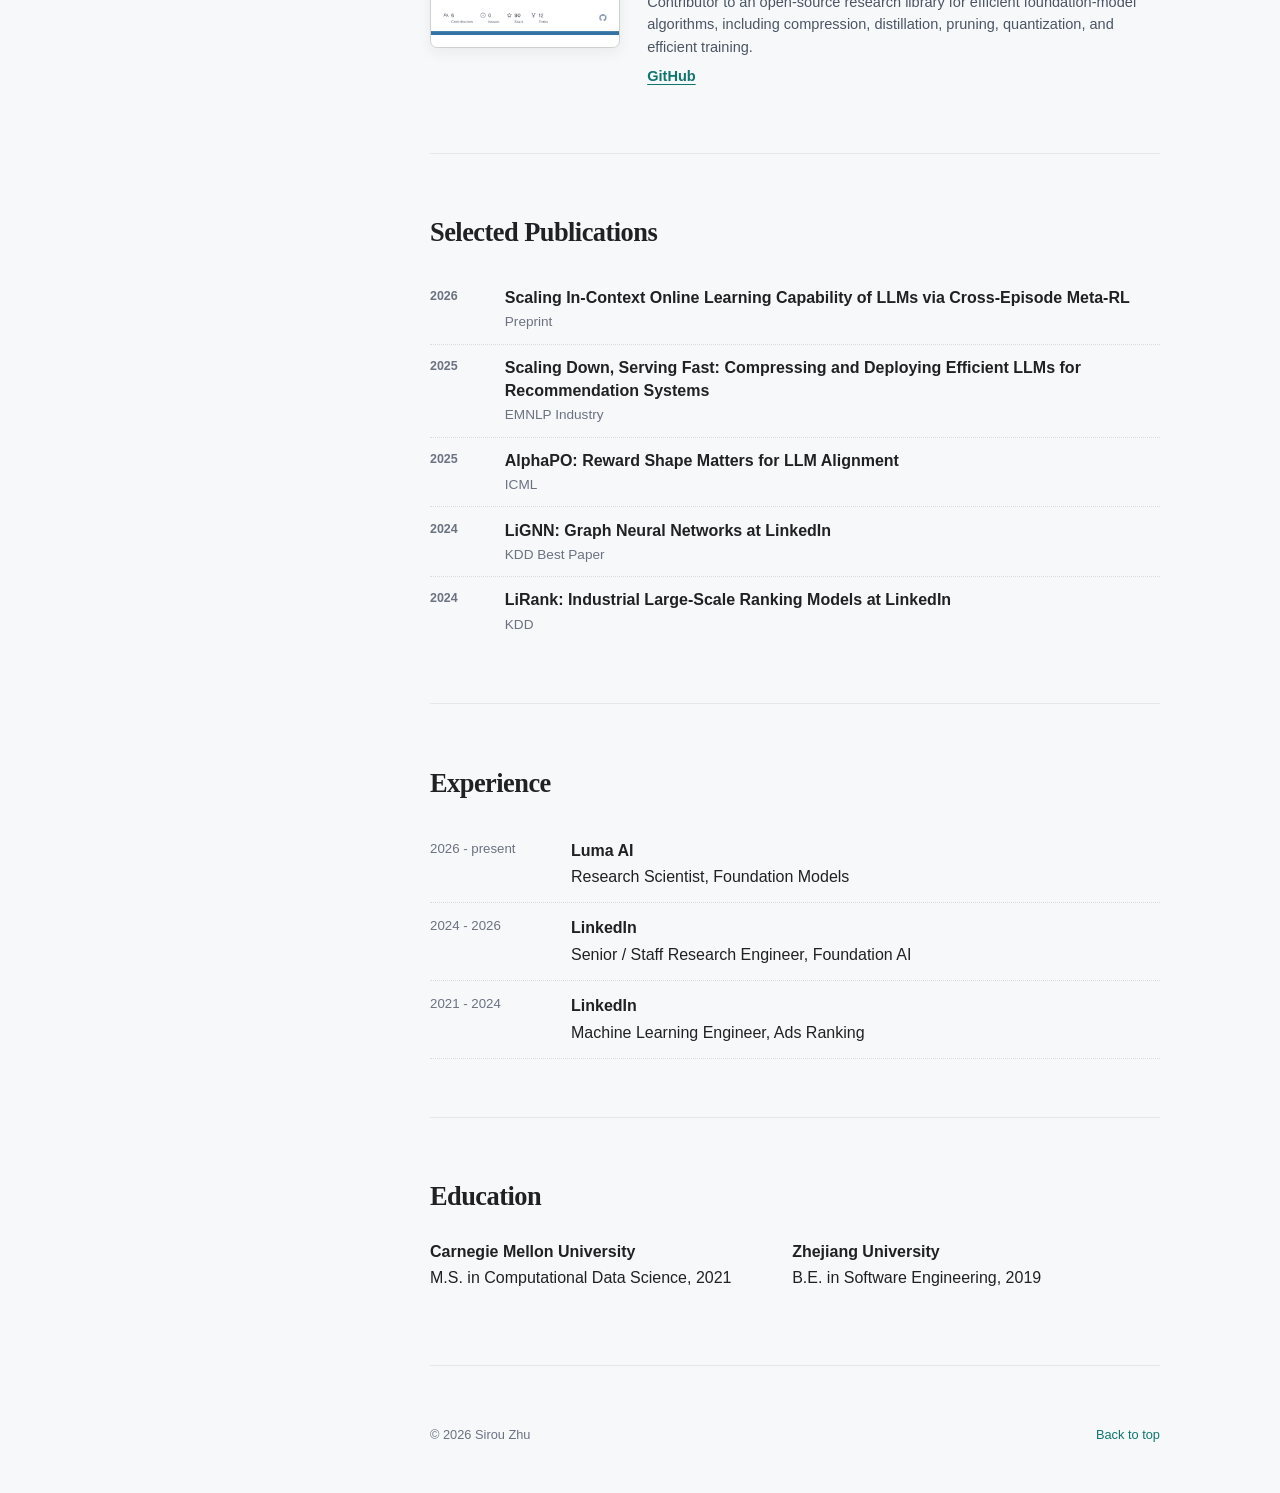
==== commit 304ddc18: "Add generated search-agent project artwork" ====
--- a/index.html
+++ b/index.html
@@ -80,9 +80,8 @@
           </article>
 
           <article class="work-item">
-            <div class="work-visual search-agent" aria-hidden="true">
-              <span class="visual-kicker">AGENTS</span>
-              <strong>Search<br>+ Tools</strong>
+            <div class="work-media">
+              <img src="assets/search-agent.png" alt="A search agent traversing connected information sources, calling tools, synthesizing an answer, and applying rubric-based evaluation">
             </div>
             <div class="work-copy">
               <h3>Tool-Use Search Agent</h3>
--- a/styles.css
+++ b/styles.css
@@ -87,20 +87,6 @@
 .work-media img { width: 100%; height: 100%; display: block; object-fit: cover; }
 .paper-media img, .github-media img { object-fit: contain; }
 .work-media[href]:hover { border-color: #9ebbb6; box-shadow: 0 7px 18px rgba(15, 118, 110, .11); }
-.work-visual {
-  aspect-ratio: 16 / 10;
-  padding: 1.05rem;
-  display: flex;
-  flex-direction: column;
-  justify-content: space-between;
-  border-radius: 5px;
-  border: 1px solid #cfd3cd;
-  color: #163b37;
-}
-.work-visual strong { font-family: Georgia, serif; font-size: 1.45rem; line-height: 1.02; font-weight: 500; }
-.visual-kicker { font-size: .62rem; font-weight: 800; letter-spacing: .13em; }
-.design-agent { background: #eef2f6; color: #3f4852; }
-.search-agent { background: #f0f1f5; color: #4b4f63; }
 .work-copy > p { margin-bottom: .45rem; color: #4b5563; font-size: .91rem; line-height: 1.55; }
 .work-copy .meta { color: var(--accent); font-size: .76rem; font-weight: 700; text-transform: uppercase; letter-spacing: .05em; }
 .work-copy .result { color: var(--ink); font-weight: 620; }
@@ -145,7 +131,7 @@
   section { padding-bottom: 2.8rem; margin-bottom: 2.8rem; }
   .news-list li { grid-template-columns: 1fr; gap: 0; }
   .work-item { grid-template-columns: 1fr; }
-  .work-visual, .work-media { width: 190px; }
+  .work-media { width: 190px; }
   #education p { width: 100%; }
   footer { flex-direction: column; gap: .5rem; }
 }
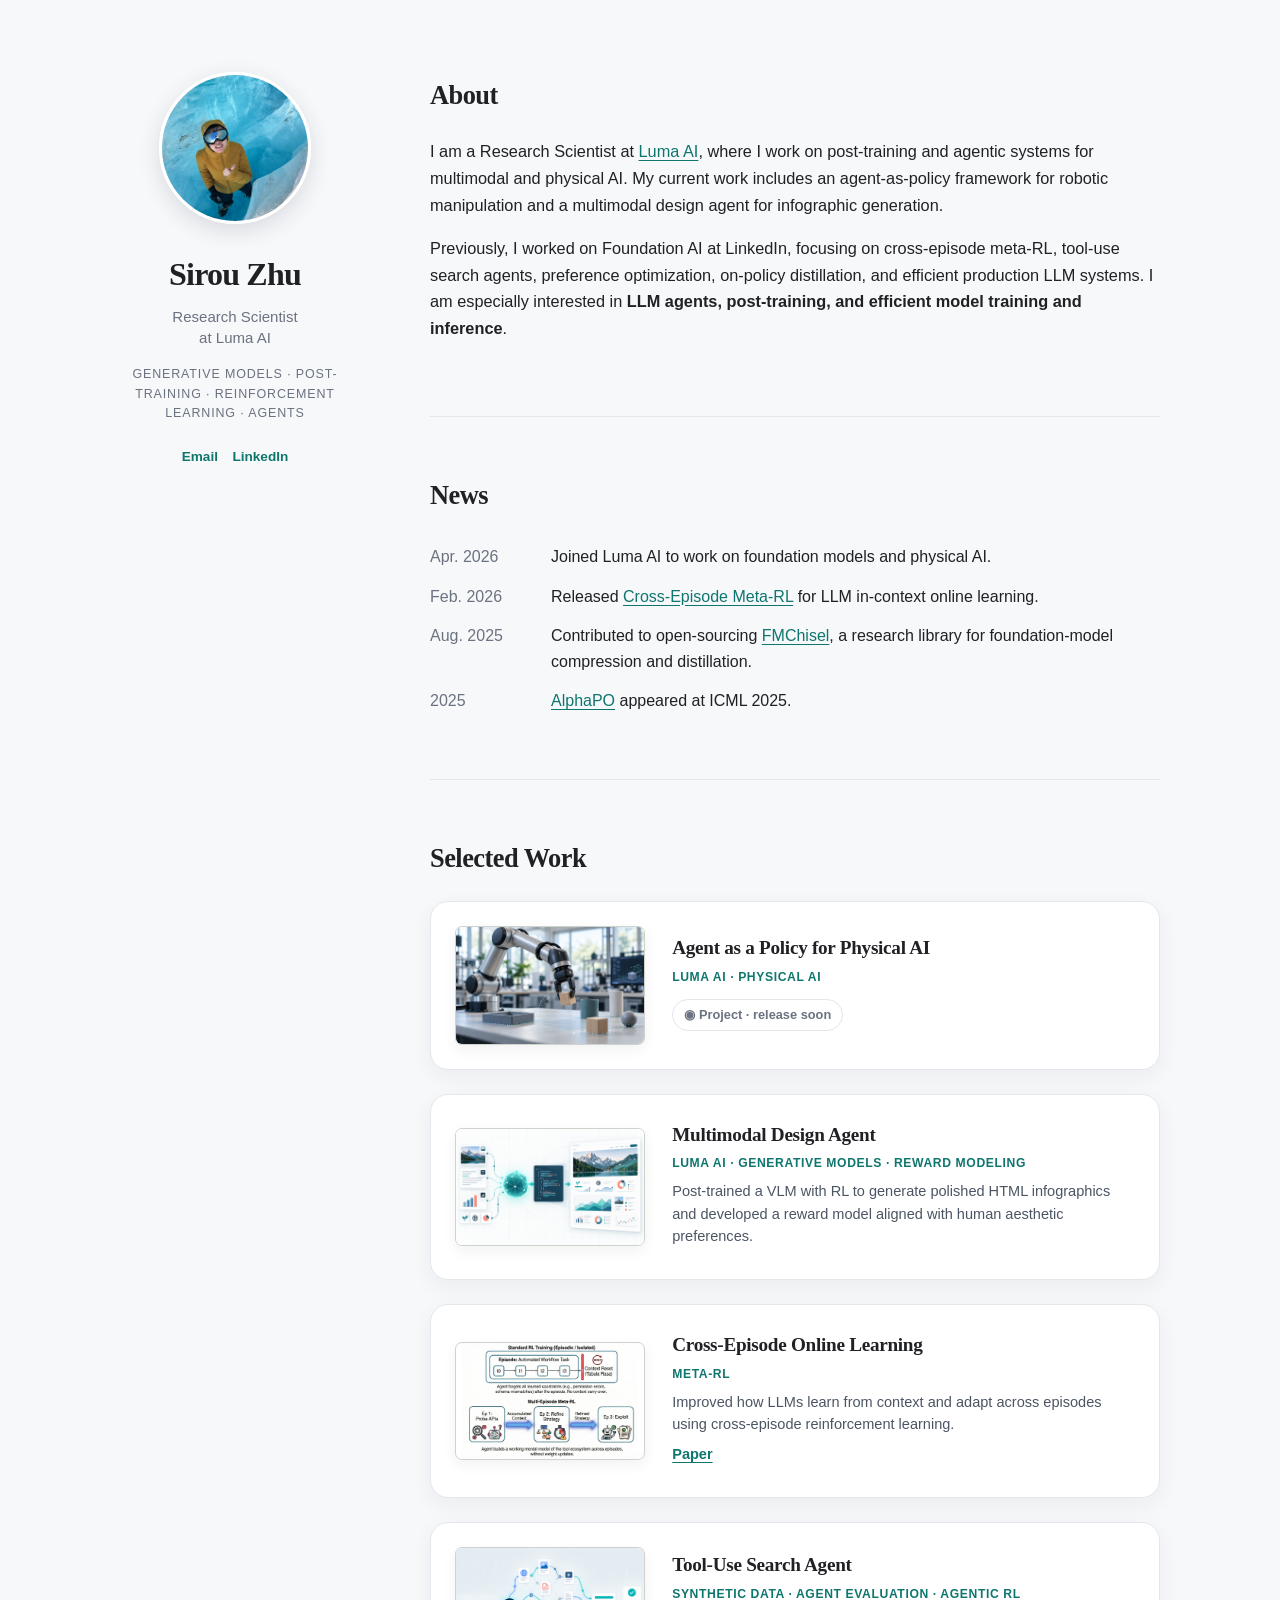
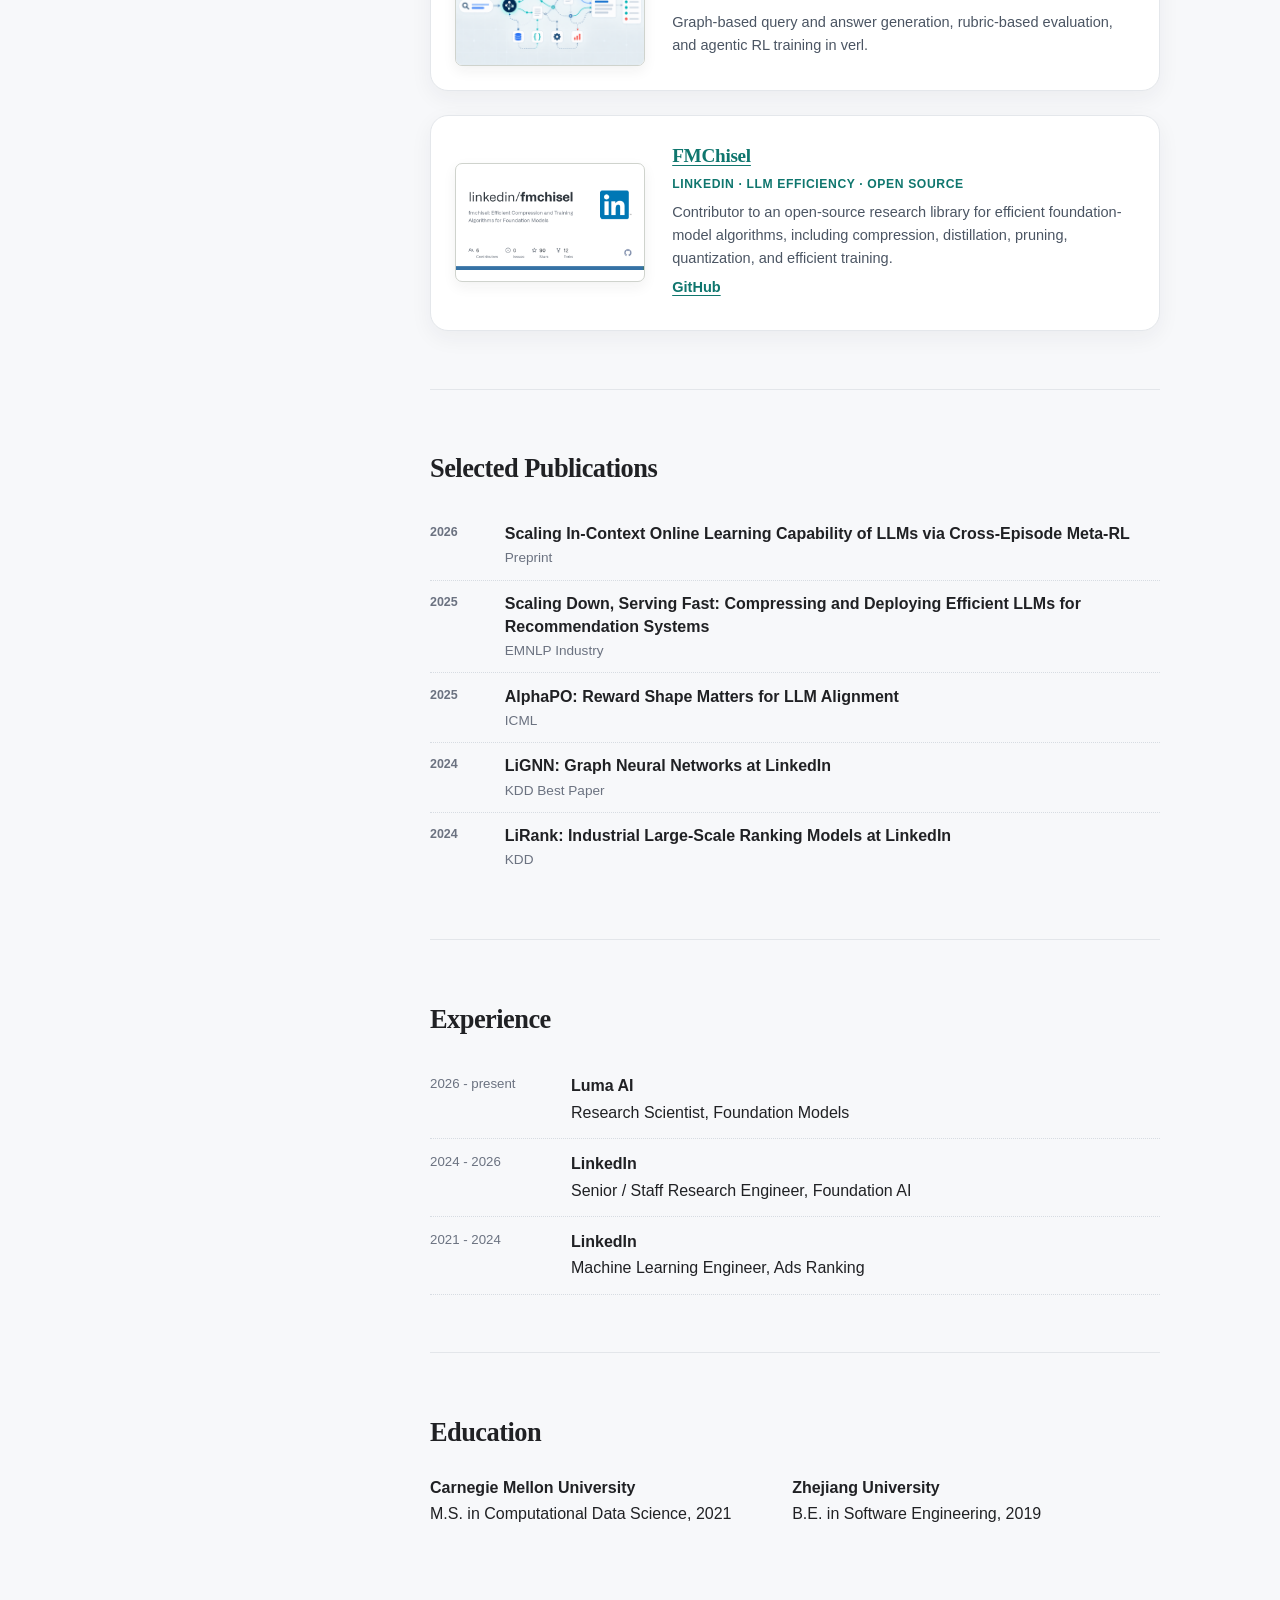
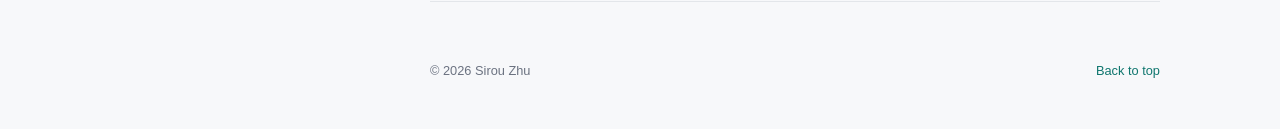
==== commit 55aa7628: "Use ice cave profile photo" ====
--- a/index.html
+++ b/index.html
@@ -13,9 +13,7 @@
   <a class="skip-link" href="#content">Skip to content</a>
   <div class="page">
     <aside class="profile" aria-label="Profile">
-      <div class="portrait" role="img" aria-label="Sirou Zhu monogram">
-        <span>S</span><span>Z</span>
-      </div>
+      <img class="portrait" src="assets/profile-photo.jpg" alt="Sirou Zhu in a blue ice cave" width="640" height="640">
       <h1>Sirou Zhu</h1>
       <p class="role">Research Scientist<br>at Luma AI</p>
       <p class="focus">Generative Models · Post-Training · Reinforcement Learning · Agents</p>
--- a/styles.css
+++ b/styles.css
@@ -40,20 +40,12 @@
   width: 152px;
   height: 152px;
   margin: 0 auto 1.5rem;
-  display: grid;
-  grid-template-columns: 1fr 1fr;
-  align-items: center;
-  overflow: hidden;
+  display: block;
   border-radius: 50%;
-  background: var(--accent-soft);
-  border: 1px solid #b7d6d1;
-  color: var(--accent);
-  font-family: Georgia, serif;
-  font-size: 3.2rem;
-  letter-spacing: -.08em;
+  border: 3px solid var(--surface);
+  box-shadow: 0 7px 22px rgba(31, 41, 55, .14);
+  object-fit: cover;
 }
-.portrait span:first-child { align-self: start; padding-top: 1.25rem; }
-.portrait span:last-child { align-self: end; padding-bottom: 1.1rem; }
 .profile h1 { margin: 0; font-family: Georgia, serif; font-size: 2rem; letter-spacing: -.025em; }
 .role { margin: .3rem 0 1rem; color: var(--muted); font-size: .94rem; line-height: 1.45; }
 .focus { color: var(--muted); font-size: .78rem; line-height: 1.55; text-transform: uppercase; letter-spacing: .07em; }
@@ -73,8 +65,18 @@
 .news-list li { display: grid; grid-template-columns: 105px 1fr; gap: 1rem; padding: .4rem 0; }
 .news-list time { color: var(--muted); font-variant-numeric: tabular-nums; }
 
-.work-list { display: flex; flex-direction: column; gap: 2rem; }
-.work-item { display: grid; grid-template-columns: 190px 1fr; gap: 1.7rem; align-items: start; }
+.work-list { display: flex; flex-direction: column; gap: 1.5rem; }
+.work-item {
+  display: grid;
+  grid-template-columns: 190px 1fr;
+  gap: 1.7rem;
+  align-items: center;
+  padding: 1.5rem;
+  border: 1px solid #e4e7eb;
+  border-radius: 18px;
+  background: var(--surface);
+  box-shadow: 0 7px 22px rgba(31, 41, 55, .055);
+}
 .work-media {
   aspect-ratio: 16 / 10;
   display: block;
@@ -130,8 +132,8 @@
   .page { width: min(calc(100% - 2rem), var(--max-width)); }
   section { padding-bottom: 2.8rem; margin-bottom: 2.8rem; }
   .news-list li { grid-template-columns: 1fr; gap: 0; }
-  .work-item { grid-template-columns: 1fr; }
-  .work-media { width: 190px; }
+  .work-item { grid-template-columns: 1fr; padding: 1.1rem; }
+  .work-media { width: 100%; }
   #education p { width: 100%; }
   footer { flex-direction: column; gap: .5rem; }
 }
